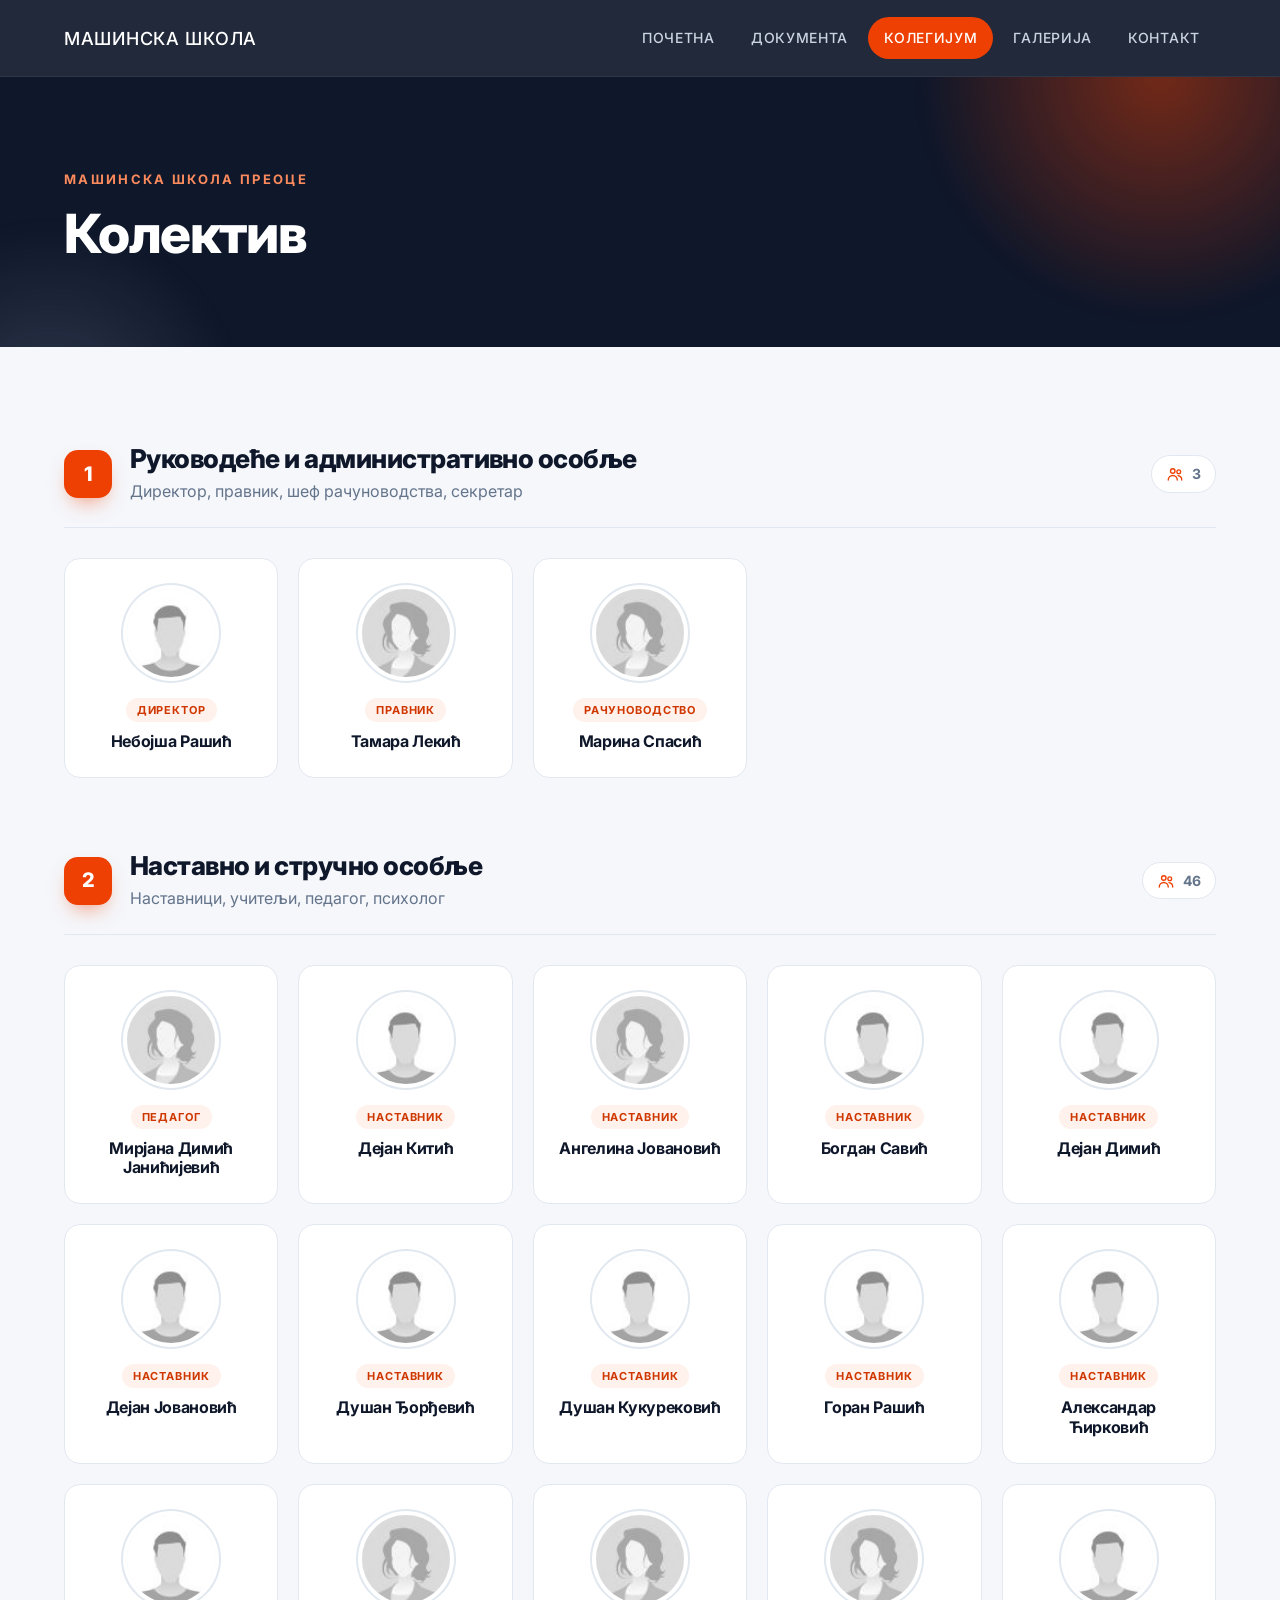
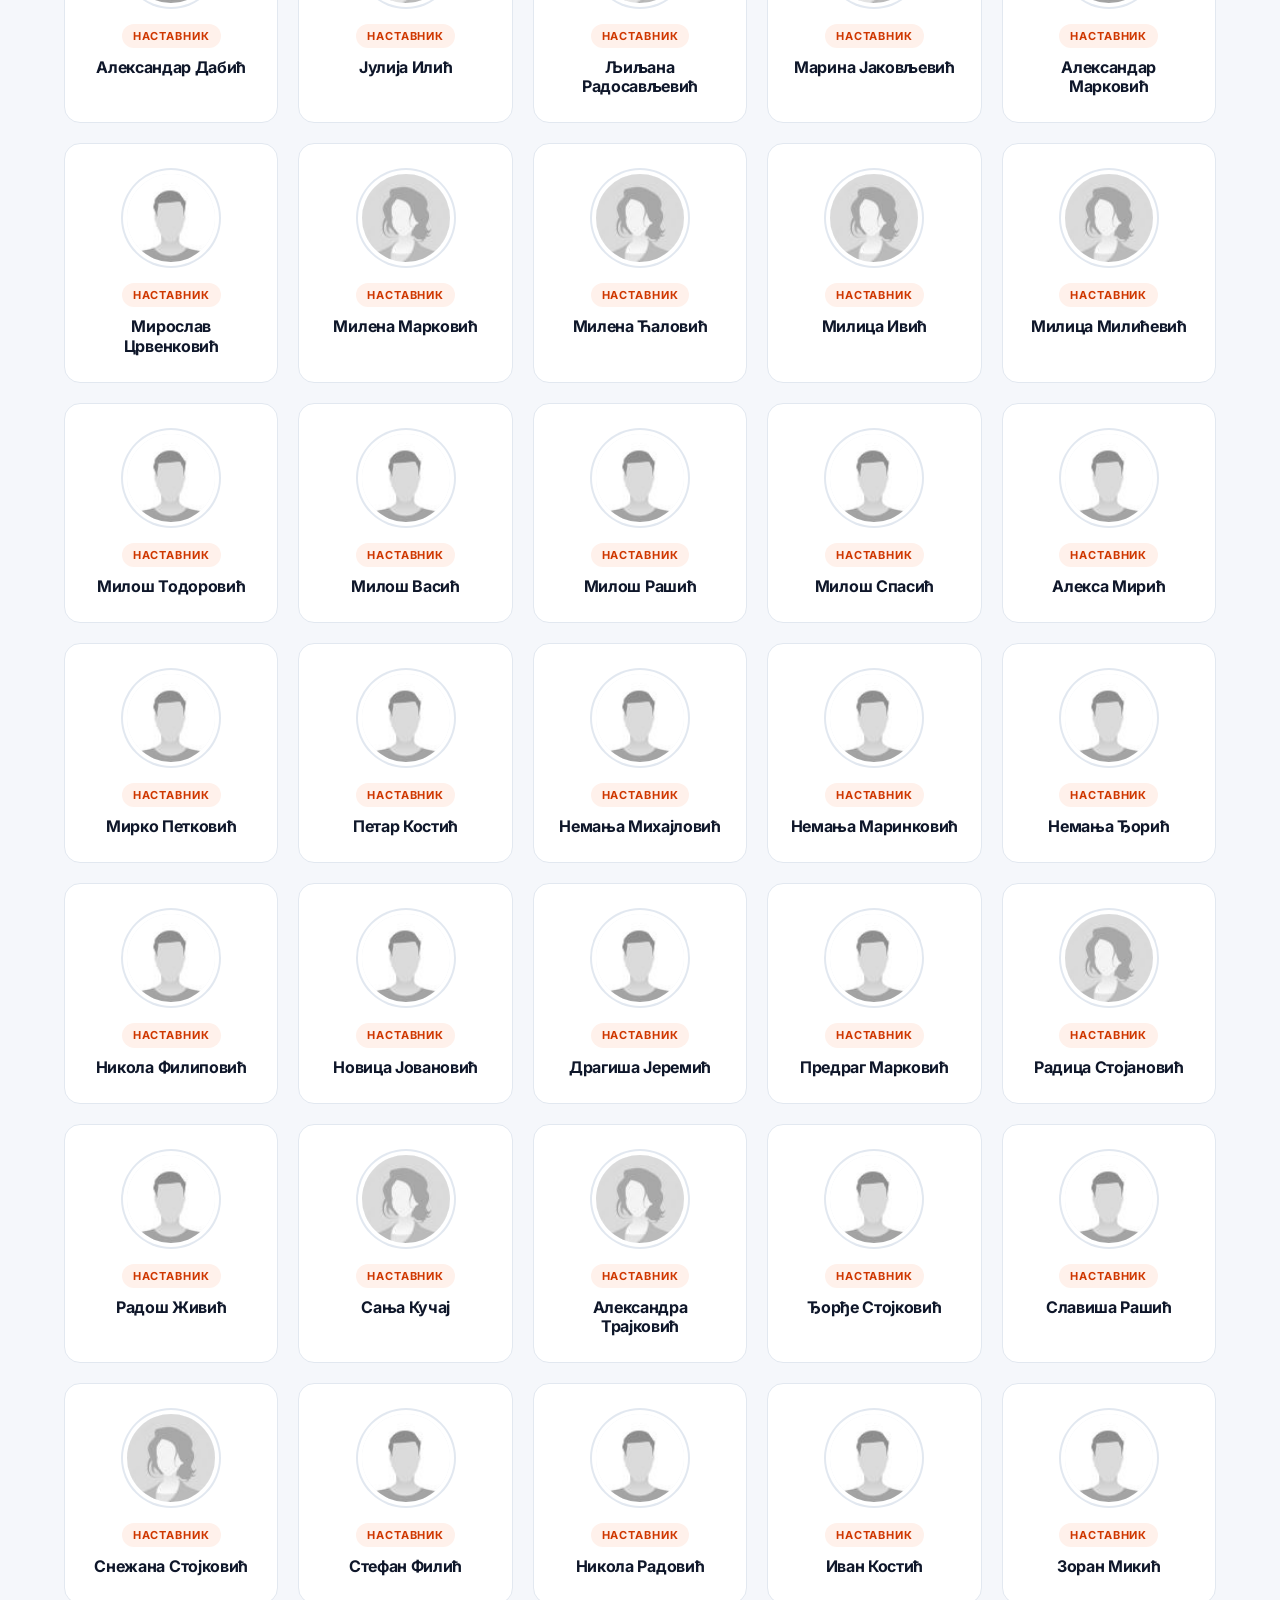
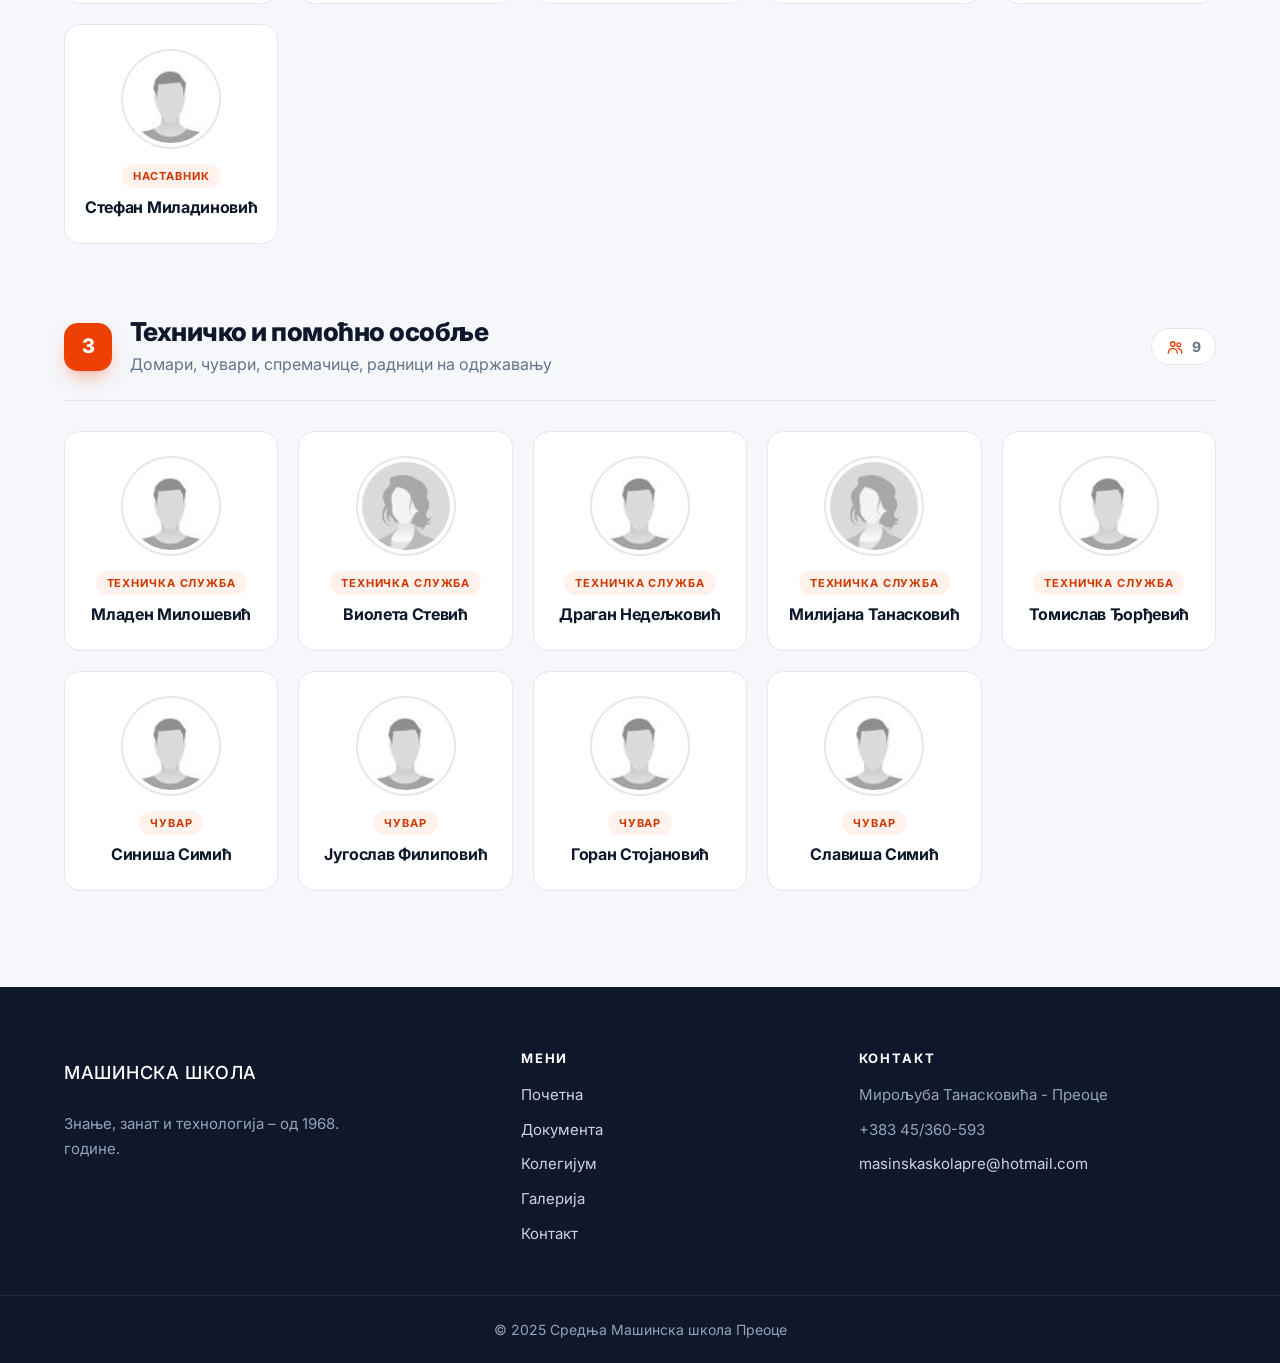
==== kolegijum.html @ b3bce42c "Sajt Masinske skole" ====
<!DOCTYPE html>
<html lang="sr">
<head>
<meta charset="utf-8">
<meta name="viewport" content="width=device-width, initial-scale=1">
<title>Колектив | Машинска школа Преоце</title>
<link rel="preconnect" href="https://fonts.googleapis.com">
<link rel="preconnect" href="https://fonts.gstatic.com" crossorigin>
<link href="https://fonts.googleapis.com/css2?family=Inter:wght@400;500;600;700;800&display=swap" rel="stylesheet">
<link rel="stylesheet" href="css/style.css">
<script>document.documentElement.classList.add('js');</script>
<script src="js/main.js" defer></script>
</head>
<body>
<header class="site-header">
  <div class="container">
    <a href="index.html" class="logo">Машинска школа</a>
    <button class="nav-toggle" type="button" aria-label="Мени" aria-expanded="false"><span></span><span></span><span></span></button>
    <nav class="site-nav">
      <ul class="menu">
        <li><a href="home.html">Почетна</a></li>
        <li><a href="dokumenta.html">Документа</a></li>
        <li class="active"><a href="kolegijum.html">Колегијум</a></li>
        <li><a href="galerija.html">Галерија</a></li>
        <li><a href="contacts.html">Контакт</a></li>
      </ul>
    </nav>
  </div>
</header>

<main>
  <section class="page-hero">
    <div class="container">
      <span class="eyebrow">Машинска школа Преоце</span>
      <h1>Колектив</h1>
    </div>
  </section>

  <section class="section">
    <div class="container">

      <!-- 1. Руководеће и административно особље -->
      <div class="team-group">
        <div class="team-head reveal">
          <span class="num">1</span>
          <div>
            <h2>Руководеће и административно особље</h2>
            <p>Директор, правник, шеф рачуноводства, секретар</p>
          </div>
          <span class="count-pill"><svg viewBox="0 0 24 24"><circle cx="9" cy="8" r="3"/><path d="M3 20c0-3.3 2.7-6 6-6s6 2.7 6 6"/><circle cx="17" cy="9" r="2.5"/><path d="M16 14.2c2.9.4 5 2.8 5 5.8"/></svg><b class="count"></b></span>
        </div>
        <div class="team-grid">
          <div class="person"><img src="images/male.jpg" alt=""><span class="role">Директор</span><h3>Небојша Рашић</h3></div>
          <div class="person"><img src="images/female.jpg" alt=""><span class="role">Правник</span><h3>Тамара Лекић</h3></div>
          <div class="person"><img src="images/female.jpg" alt=""><span class="role">Рачуноводство</span><h3>Марина Спасић</h3></div>
        </div>
      </div>

      <!-- 2. Наставно и стручно особље -->
      <div class="team-group">
        <div class="team-head reveal">
          <span class="num">2</span>
          <div>
            <h2>Наставно и стручно особље</h2>
            <p>Наставници, учитељи, педагог, психолог</p>
          </div>
          <span class="count-pill"><svg viewBox="0 0 24 24"><circle cx="9" cy="8" r="3"/><path d="M3 20c0-3.3 2.7-6 6-6s6 2.7 6 6"/><circle cx="17" cy="9" r="2.5"/><path d="M16 14.2c2.9.4 5 2.8 5 5.8"/></svg><b class="count"></b></span>
        </div>
        <div class="team-grid">
          <div class="person"><img src="images/female.jpg" alt=""><span class="role">Педагог</span><h3>Мирјана Димић Јанићијевић</h3></div>
          <div class="person"><img src="images/male.jpg" alt=""><span class="role">Наставник</span><h3>Дејан Китић</h3></div>
          <div class="person"><img src="images/female.jpg" alt=""><span class="role">Наставник</span><h3>Ангелина Јовановић</h3></div>
          <div class="person"><img src="images/male.jpg" alt=""><span class="role">Наставник</span><h3>Богдан Савић</h3></div>
          <div class="person"><img src="images/male.jpg" alt=""><span class="role">Наставник</span><h3>Дејан Димић</h3></div>
          <div class="person"><img src="images/male.jpg" alt=""><span class="role">Наставник</span><h3>Дејан Јовановић</h3></div>
          <div class="person"><img src="images/male.jpg" alt=""><span class="role">Наставник</span><h3>Душан Ђорђевић</h3></div>
          <div class="person"><img src="images/male.jpg" alt=""><span class="role">Наставник</span><h3>Душан Кукурековић</h3></div>
          <div class="person"><img src="images/male.jpg" alt=""><span class="role">Наставник</span><h3>Горан Рашић</h3></div>
          <div class="person"><img src="images/male.jpg" alt=""><span class="role">Наставник</span><h3>Александар Ћирковић</h3></div>
          <div class="person"><img src="images/male.jpg" alt=""><span class="role">Наставник</span><h3>Александар Дабић</h3></div>
          <div class="person"><img src="images/female.jpg" alt=""><span class="role">Наставник</span><h3>Јулија Илић</h3></div>
          <div class="person"><img src="images/female.jpg" alt=""><span class="role">Наставник</span><h3>Љиљана Радосављевић</h3></div>
          <div class="person"><img src="images/female.jpg" alt=""><span class="role">Наставник</span><h3>Марина Јаковљевић</h3></div>
          <div class="person"><img src="images/male.jpg" alt=""><span class="role">Наставник</span><h3>Александар Марковић</h3></div>
          <div class="person"><img src="images/male.jpg" alt=""><span class="role">Наставник</span><h3>Мирослав Црвенковић</h3></div>
          <div class="person"><img src="images/female.jpg" alt=""><span class="role">Наставник</span><h3>Милена Марковић</h3></div>
          <div class="person"><img src="images/female.jpg" alt=""><span class="role">Наставник</span><h3>Милена Ћаловић</h3></div>
          <div class="person"><img src="images/female.jpg" alt=""><span class="role">Наставник</span><h3>Милица Ивић</h3></div>
          <div class="person"><img src="images/female.jpg" alt=""><span class="role">Наставник</span><h3>Милица Милићевић</h3></div>
          <div class="person"><img src="images/male.jpg" alt=""><span class="role">Наставник</span><h3>Милош Тодоровић</h3></div>
          <div class="person"><img src="images/male.jpg" alt=""><span class="role">Наставник</span><h3>Милош Васић</h3></div>
          <div class="person"><img src="images/male.jpg" alt=""><span class="role">Наставник</span><h3>Милош Рашић</h3></div>
          <div class="person"><img src="images/male.jpg" alt=""><span class="role">Наставник</span><h3>Милош Спасић</h3></div>
          <div class="person"><img src="images/male.jpg" alt=""><span class="role">Наставник</span><h3>Алекса Мирић</h3></div>
          <div class="person"><img src="images/male.jpg" alt=""><span class="role">Наставник</span><h3>Мирко Петковић</h3></div>
          <div class="person"><img src="images/male.jpg" alt=""><span class="role">Наставник</span><h3>Петар Костић</h3></div>
          <div class="person"><img src="images/male.jpg" alt=""><span class="role">Наставник</span><h3>Немања Михајловић</h3></div>
          <div class="person"><img src="images/male.jpg" alt=""><span class="role">Наставник</span><h3>Немања Маринковић</h3></div>
          <div class="person"><img src="images/male.jpg" alt=""><span class="role">Наставник</span><h3>Немања Ђорић</h3></div>
          <div class="person"><img src="images/male.jpg" alt=""><span class="role">Наставник</span><h3>Никола Филиповић</h3></div>
          <div class="person"><img src="images/male.jpg" alt=""><span class="role">Наставник</span><h3>Новица Јовановић</h3></div>
          <div class="person"><img src="images/male.jpg" alt=""><span class="role">Наставник</span><h3>Драгиша Јеремић</h3></div>
          <div class="person"><img src="images/male.jpg" alt=""><span class="role">Наставник</span><h3>Предраг Марковић</h3></div>
          <div class="person"><img src="images/female.jpg" alt=""><span class="role">Наставник</span><h3>Радица Стојановић</h3></div>
          <div class="person"><img src="images/male.jpg" alt=""><span class="role">Наставник</span><h3>Радош Живић</h3></div>
          <div class="person"><img src="images/female.jpg" alt=""><span class="role">Наставник</span><h3>Сања Кучај</h3></div>
          <div class="person"><img src="images/female.jpg" alt=""><span class="role">Наставник</span><h3>Александра Трајковић</h3></div>
          <div class="person"><img src="images/male.jpg" alt=""><span class="role">Наставник</span><h3>Ђорђе Стојковић</h3></div>
          <div class="person"><img src="images/male.jpg" alt=""><span class="role">Наставник</span><h3>Славиша Рашић</h3></div>
          <div class="person"><img src="images/female.jpg" alt=""><span class="role">Наставник</span><h3>Снежана Стојковић</h3></div>
          <div class="person"><img src="images/male.jpg" alt=""><span class="role">Наставник</span><h3>Стефан Филић</h3></div>
          <div class="person"><img src="images/male.jpg" alt=""><span class="role">Наставник</span><h3>Никола Радовић</h3></div>
          <div class="person"><img src="images/male.jpg" alt=""><span class="role">Наставник</span><h3>Иван Костић</h3></div>
          <div class="person"><img src="images/male.jpg" alt=""><span class="role">Наставник</span><h3>Зоран Микић</h3></div>
          <div class="person"><img src="images/male.jpg" alt=""><span class="role">Наставник</span><h3>Стефан Миладиновић</h3></div>
        </div>
      </div>

      <!-- 3. Техничко и помоћно особље -->
      <div class="team-group">
        <div class="team-head reveal">
          <span class="num">3</span>
          <div>
            <h2>Техничко и помоћно особље</h2>
            <p>Домари, чувари, спремачице, радници на одржавању</p>
          </div>
          <span class="count-pill"><svg viewBox="0 0 24 24"><circle cx="9" cy="8" r="3"/><path d="M3 20c0-3.3 2.7-6 6-6s6 2.7 6 6"/><circle cx="17" cy="9" r="2.5"/><path d="M16 14.2c2.9.4 5 2.8 5 5.8"/></svg><b class="count"></b></span>
        </div>
        <div class="team-grid">
          <div class="person"><img src="images/male.jpg" alt=""><span class="role">Техничка служба</span><h3>Младен Милошевић</h3></div>
          <div class="person"><img src="images/female.jpg" alt=""><span class="role">Техничка служба</span><h3>Виолета Стевић</h3></div>
          <div class="person"><img src="images/male.jpg" alt=""><span class="role">Техничка служба</span><h3>Драган Недељковић</h3></div>
          <div class="person"><img src="images/female.jpg" alt=""><span class="role">Техничка служба</span><h3>Милијана Танасковић</h3></div>
          <div class="person"><img src="images/male.jpg" alt=""><span class="role">Техничка служба</span><h3>Томислав Ђорђевић</h3></div>
          <div class="person"><img src="images/male.jpg" alt=""><span class="role">Чувар</span><h3>Синиша Симић</h3></div>
          <div class="person"><img src="images/male.jpg" alt=""><span class="role">Чувар</span><h3>Југослав Филиповић</h3></div>
          <div class="person"><img src="images/male.jpg" alt=""><span class="role">Чувар</span><h3>Горан Стојановић</h3></div>
          <div class="person"><img src="images/male.jpg" alt=""><span class="role">Чувар</span><h3>Славиша Симић</h3></div>
        </div>
      </div>

    </div>
  </section>
</main>

<footer class="site-footer">
  <div class="container footer-grid">
    <div>
      <a href="index.html" class="logo">Машинска школа</a>
      <p>Знање, занат и технологија – од 1968. године.</p>
    </div>
    <div>
      <h4>Мени</h4>
      <ul>
        <li><a href="home.html">Почетна</a></li>
        <li><a href="dokumenta.html">Документа</a></li>
        <li><a href="kolegijum.html">Колегијум</a></li>
        <li><a href="galerija.html">Галерија</a></li>
        <li><a href="contacts.html">Контакт</a></li>
      </ul>
    </div>
    <div>
      <h4>Контакт</h4>
      <ul>
        <li>Мирољуба Танасковића - Преоце</li>
        <li>+383 45/360-593</li>
        <li><a href="mailto:masinskaskolapre@hotmail.com">masinskaskolapre@hotmail.com</a></li>
      </ul>
    </div>
  </div>
  <div class="footer-bottom">
    <div class="container">&copy; 2025 Средња Машинска школа Преоце</div>
  </div>
</footer>
</body>
</html>
---- css/style.css ----
/* =========================================================================
   Машинска школа Преоце – глобални стилови
   ========================================================================= */

:root {
  --accent: #ee4003;
  --accent-600: #cf3700;
  --accent-50: #fff1eb;
  --ink: #0f172a;
  --ink-2: #1e293b;
  --text: #334155;
  --muted: #64748b;
  --line: #e2e8f0;
  --bg: #f5f7fb;
  --band: #edf0f6;
  --surface: #fff;

  --radius: 16px;
  --radius-sm: 12px;
  --shadow-sm: 0 1px 2px rgba(15, 23, 42, 0.05), 0 2px 8px rgba(15, 23, 42, 0.04);
  --shadow: 0 18px 40px -18px rgba(15, 23, 42, 0.25);
  --shadow-lg: 0 30px 60px -24px rgba(15, 23, 42, 0.4);

  --container: 1200px;
  --header-h: 76px;
  --ease: cubic-bezier(0.22, 1, 0.36, 1);
}

/* ---------- reset ---------- */
*, *::before, *::after { box-sizing: border-box; }
html { scroll-behavior: smooth; -webkit-text-size-adjust: 100%; scroll-padding-top: var(--header-h); }
body {
  margin: 0;
  min-height: 100vh;
  display: flex;
  flex-direction: column;
  font-family: 'Inter', system-ui, -apple-system, 'Segoe UI', Roboto, sans-serif;
  font-size: 16px;
  line-height: 1.65;
  color: var(--text);
  background: var(--bg);
  -webkit-font-smoothing: antialiased;
}
main { flex: 1; }
h1, h2, h3, h4, p, ul, ol, figure, fieldset { margin: 0; padding: 0; }
fieldset { border: 0; }
ul { list-style: none; }
img { max-width: 100%; display: block; }
a { color: var(--accent); text-decoration: none; }
button, input, textarea { font: inherit; }
h1, h2, h3, h4 { color: var(--ink); line-height: 1.2; letter-spacing: -0.02em; }
:focus-visible { outline: 3px solid rgba(238, 64, 3, 0.45); outline-offset: 3px; }

.container {
  width: 100%;
  max-width: var(--container);
  margin: 0 auto;
  padding: 0 24px;
}

/* ---------- header ---------- */
.site-header {
  position: sticky;
  top: 0;
  z-index: 100;
  background: rgba(15, 23, 42, 0.92);
  -webkit-backdrop-filter: saturate(180%) blur(14px);
  backdrop-filter: saturate(180%) blur(14px);
  border-bottom: 1px solid rgba(255, 255, 255, 0.06);
  transition: box-shadow 0.3s ease;
}
.site-header.is-scrolled { box-shadow: 0 10px 30px -10px rgba(0, 0, 0, 0.45); }
.site-header .container {
  display: flex;
  align-items: center;
  justify-content: space-between;
  height: var(--header-h);
}
.logo {
  display: block;
  flex-shrink: 0;
  width: 230px;
  height: 43px;
  line-height: 43px;
  color: #fff;
  font-size: 18px;
  font-weight: 500;
  letter-spacing: 0.04em;
  text-transform: uppercase;
  white-space: nowrap;
  overflow: hidden;
}
.menu { display: flex; gap: 4px; }
.menu a {
  display: block;
  padding: 9px 16px;
  border-radius: 999px;
  color: #cbd5e1;
  font-size: 14px;
  font-weight: 500;
  letter-spacing: 0.05em;
  text-transform: uppercase;
  transition: color 0.2s ease, background 0.2s ease;
}
.menu a:hover { color: #fff; background: rgba(255, 255, 255, 0.08); }
.menu .active a { color: #fff; background: var(--accent); }

.nav-toggle {
  display: none;
  width: 44px;
  height: 44px;
  border: 0;
  border-radius: 12px;
  background: rgba(255, 255, 255, 0.08);
  cursor: pointer;
  align-items: center;
  justify-content: center;
  flex-direction: column;
  gap: 5px;
}
.nav-toggle span {
  display: block;
  width: 20px;
  height: 2px;
  border-radius: 2px;
  background: #fff;
  transition: transform 0.3s ease, opacity 0.3s ease;
}
.nav-open .nav-toggle span:nth-child(1) { transform: translateY(7px) rotate(45deg); }
.nav-open .nav-toggle span:nth-child(2) { opacity: 0; }
.nav-open .nav-toggle span:nth-child(3) { transform: translateY(-7px) rotate(-45deg); }

@media (max-width: 860px) {
  .logo { width: 190px; height: 36px; line-height: 36px; font-size: 15px; }
  .nav-toggle { display: flex; }
  .site-nav {
    position: absolute;
    top: 100%;
    left: 0;
    right: 0;
    padding: 12px 24px 24px;
    background: var(--ink);
    border-bottom: 1px solid rgba(255, 255, 255, 0.06);
    display: none;
  }
  .nav-open .site-nav { display: block; animation: fadeDown 0.25s var(--ease); }
  .menu { flex-direction: column; }
  .menu a { padding: 13px 16px; border-radius: var(--radius-sm); }
}

/* ---------- buttons ---------- */
.btn {
  display: inline-flex;
  align-items: center;
  gap: 10px;
  padding: 14px 26px;
  border: 1px solid transparent;
  border-radius: 999px;
  background: var(--accent);
  color: #fff;
  font-size: 15px;
  font-weight: 600;
  line-height: 1.2;
  cursor: pointer;
  white-space: nowrap;
  box-shadow: 0 10px 22px -10px rgba(238, 64, 3, 0.7);
  transition: transform 0.2s ease, background 0.2s ease, box-shadow 0.2s ease, border-color 0.2s ease;
}
.btn:hover { background: var(--accent-600); transform: translateY(-2px); }
.btn svg { width: 18px; height: 18px; fill: none; stroke: currentColor; stroke-width: 2; stroke-linecap: round; stroke-linejoin: round; }
.btn-light { background: #fff; color: var(--ink); border-color: var(--line); box-shadow: var(--shadow-sm); }
.btn-light:hover { background: #fff; border-color: var(--ink); }
.btn-ghost { background: rgba(255, 255, 255, 0.1); color: #fff; border-color: rgba(255, 255, 255, 0.25); box-shadow: none; }
.btn-ghost:hover { background: rgba(255, 255, 255, 0.18); }
.btn-dark { background: var(--ink); box-shadow: none; }
.btn-dark:hover { background: var(--ink-2); }
.btn-sm { padding: 10px 18px; font-size: 14px; }

/* ---------- hero slider ---------- */
.hero {
  position: relative;
  height: clamp(460px, 74vh, 680px);
  overflow: hidden;
  background: var(--ink);
  color: #fff;
}
.hero-slide {
  position: absolute;
  inset: 0;
  opacity: 0;
  visibility: hidden;
  transition: opacity 1.1s ease, visibility 1.1s ease;
}
.hero-slide.is-active { opacity: 1; visibility: visible; }
.hero-slide > img {
  position: absolute;
  inset: 0;
  width: 100%;
  height: 100%;
  object-fit: cover;
  transform: scale(1.1);
  transition: transform 8s ease-out;
}
.hero-slide.is-active > img { transform: scale(1); }
.hero-slide::after {
  content: "";
  position: absolute;
  inset: 0;
  background:
    linear-gradient(90deg, rgba(15, 23, 42, 0.92) 0%, rgba(15, 23, 42, 0.7) 45%, rgba(15, 23, 42, 0.2) 100%),
    linear-gradient(0deg, rgba(15, 23, 42, 0.6) 0%, transparent 40%);
}
.hero-content {
  position: relative;
  z-index: 2;
  height: 100%;
  display: flex;
  align-items: center;
}
.hero-text { max-width: 640px; padding-bottom: 40px; }
.hero h2 {
  color: #fff;
  font-size: clamp(34px, 5.2vw, 60px);
  font-weight: 800;
  letter-spacing: -0.03em;
}
.hero h2::before {
  content: "";
  display: block;
  width: 56px;
  height: 4px;
  margin-bottom: 22px;
  border-radius: 4px;
  background: var(--accent);
}
.hero p { margin-top: 18px; color: #cbd5e1; font-size: clamp(16px, 1.6vw, 19px); line-height: 1.7; }
.hero .btn { margin-top: 30px; }
.hero-slide.is-active .hero-text > * { animation: heroUp 0.9s var(--ease) both; }
.hero-slide.is-active .hero-text > *:nth-child(2) { animation-delay: 0.12s; }
.hero-slide.is-active .hero-text > *:nth-child(3) { animation-delay: 0.24s; }

.hero-controls {
  position: absolute;
  left: 0;
  right: 0;
  bottom: 32px;
  z-index: 3;
}
.hero-controls .container { display: flex; align-items: center; justify-content: space-between; }
.hero-dots { display: flex; gap: 8px; }
.hero-dots button {
  width: 10px;
  height: 10px;
  padding: 0;
  border: 0;
  border-radius: 999px;
  background: rgba(255, 255, 255, 0.35);
  cursor: pointer;
  transition: width 0.4s var(--ease), background 0.3s ease;
}
.hero-dots button.is-active { width: 34px; background: var(--accent); }
.hero-arrows { display: flex; gap: 10px; }
.hero-arrows button {
  width: 48px;
  height: 48px;
  border: 1px solid rgba(255, 255, 255, 0.25);
  border-radius: 50%;
  background: rgba(255, 255, 255, 0.08);
  color: #fff;
  cursor: pointer;
  display: grid;
  place-items: center;
  transition: background 0.2s ease, border-color 0.2s ease;
}
.hero-arrows button:hover { background: var(--accent); border-color: var(--accent); }
.hero-arrows svg { width: 20px; height: 20px; fill: none; stroke: currentColor; stroke-width: 2; stroke-linecap: round; stroke-linejoin: round; }

/* ---------- page hero (podstranice) ---------- */
.page-hero {
  position: relative;
  overflow: hidden;
  padding: 88px 0 80px;
  background: var(--ink);
  color: #cbd5e1;
}
.page-hero::before,
.page-hero::after {
  content: "";
  position: absolute;
  border-radius: 50%;
  filter: blur(10px);
}
.page-hero::before {
  width: 520px;
  height: 520px;
  right: -140px;
  top: -260px;
  background: radial-gradient(circle, rgba(238, 64, 3, 0.45), transparent 65%);
}
.page-hero::after {
  width: 420px;
  height: 420px;
  left: -160px;
  bottom: -280px;
  background: radial-gradient(circle, rgba(148, 163, 184, 0.25), transparent 65%);
}
.page-hero .container { position: relative; z-index: 1; }
.page-hero h1 { color: #fff; font-size: clamp(34px, 4.6vw, 54px); font-weight: 800; letter-spacing: -0.03em; }
.page-hero p { max-width: 660px; margin-top: 16px; font-size: 18px; }
.page-hero .eyebrow { color: #fb8a5c; }

/* ---------- sekcije ---------- */
.section { padding: 96px 0; }
.section-sm { padding: 64px 0; }
.section-white { background: var(--surface); }
.section-band { background: var(--band); }
.section-head { max-width: 740px; margin: 0 auto 52px; text-align: center; }
.section-head h2 { font-size: clamp(28px, 3.4vw, 42px); font-weight: 800; }
.section-head p { margin-top: 16px; color: var(--muted); font-size: 18px; }
.section-foot { margin-top: 44px; text-align: center; }
.eyebrow {
  display: inline-block;
  margin-bottom: 12px;
  color: var(--accent);
  font-size: 13px;
  font-weight: 700;
  letter-spacing: 0.18em;
  text-transform: uppercase;
}

/* ---------- grid ---------- */
.grid { display: grid; gap: 24px; }
.grid-2 { grid-template-columns: repeat(2, 1fr); }
.grid-3 { grid-template-columns: repeat(3, 1fr); }
.grid-4 { grid-template-columns: repeat(4, 1fr); }
@media (max-width: 960px) {
  .grid-3, .grid-4 { grid-template-columns: repeat(2, 1fr); }
}
@media (max-width: 620px) {
  .grid-2, .grid-3, .grid-4 { grid-template-columns: 1fr; }
}

/* ---------- kartice ---------- */
.card {
  position: relative;
  display: flex;
  flex-direction: column;
  background: var(--surface);
  border: 1px solid var(--line);
  border-radius: var(--radius);
  box-shadow: var(--shadow-sm);
  overflow: hidden;
  transition: transform 0.35s var(--ease), box-shadow 0.35s var(--ease), border-color 0.35s ease;
}
.card-hover:hover { transform: translateY(-6px); box-shadow: var(--shadow); border-color: transparent; }
.card-media { position: relative; aspect-ratio: 3 / 2; overflow: hidden; background: var(--band); }
.card-media img { width: 100%; height: 100%; object-fit: cover; transition: transform 0.7s var(--ease); }
.card-hover:hover .card-media img { transform: scale(1.06); }
.card-body { display: flex; flex-direction: column; flex: 1; padding: 24px 26px 28px; }
.card-body h3 { font-size: 20px; font-weight: 700; }
.card-body p { margin-top: 10px; color: var(--muted); font-size: 15px; }
.card-actions { margin-top: auto; padding-top: 22px; }
.tag {
  display: inline-block;
  align-self: flex-start;
  margin-bottom: 12px;
  padding: 4px 12px;
  border-radius: 999px;
  background: var(--accent-50);
  color: var(--accent-600);
  font-size: 12px;
  font-weight: 700;
  letter-spacing: 0.06em;
  text-transform: uppercase;
}
.file-badge {
  position: absolute;
  top: 14px;
  left: 14px;
  padding: 4px 10px;
  border-radius: 8px;
  background: rgba(15, 23, 42, 0.8);
  color: #fff;
  font-size: 11px;
  font-weight: 700;
  letter-spacing: 0.08em;
  -webkit-backdrop-filter: blur(6px);
  backdrop-filter: blur(6px);
}

/* ---------- brojke (pocetna) ---------- */
.stats-row { display: grid; grid-template-columns: repeat(4, 1fr); gap: 20px; }
.stat-box {
  padding: 32px 24px;
  border: 1px solid var(--line);
  border-radius: var(--radius);
  background: var(--surface);
  box-shadow: var(--shadow-sm);
  text-align: center;
  transition: transform 0.35s var(--ease), box-shadow 0.35s var(--ease);
}
.stat-box:hover { transform: translateY(-4px); box-shadow: var(--shadow); }
.stat-box strong {
  display: block;
  color: var(--accent);
  font-size: 46px;
  font-weight: 800;
  line-height: 1;
  letter-spacing: -0.03em;
}
.stat-box span {
  display: block;
  margin-top: 12px;
  color: var(--muted);
  font-size: 13px;
  font-weight: 600;
  letter-spacing: 0.08em;
  text-transform: uppercase;
}
@media (max-width: 760px) { .stats-row { grid-template-columns: repeat(2, 1fr); } }

/* ---------- prednosti ---------- */
.feature {
  padding: 34px 28px;
  border: 1px solid var(--line);
  border-radius: var(--radius);
  background: var(--surface);
  transition: transform 0.35s var(--ease), box-shadow 0.35s var(--ease), border-color 0.35s ease;
}
.feature:hover { transform: translateY(-6px); box-shadow: var(--shadow); border-color: transparent; }
.feature .icon {
  width: 58px;
  height: 58px;
  border-radius: 16px;
  background: var(--accent-50);
  display: grid;
  place-items: center;
  transition: background 0.3s ease;
}
.feature .icon svg {
  width: 28px;
  height: 28px;
  fill: none;
  stroke: var(--accent);
  stroke-width: 1.8;
  stroke-linecap: round;
  stroke-linejoin: round;
  transition: stroke 0.3s ease;
}
.feature:hover .icon { background: var(--accent); }
.feature:hover .icon svg { stroke: #fff; }
.feature h3 { margin-top: 22px; font-size: 18px; font-weight: 700; }
.feature p { margin-top: 8px; color: var(--muted); font-size: 15px; }

/* ---------- foto plocice ---------- */
.tile {
  position: relative;
  display: block;
  aspect-ratio: 4 / 3;
  border-radius: var(--radius);
  overflow: hidden;
  background: var(--ink);
}
.tile img { width: 100%; height: 100%; object-fit: cover; transition: transform 0.7s var(--ease), opacity 0.4s ease; }
.tile:hover img { transform: scale(1.07); opacity: 0.85; }
.tile span {
  position: absolute;
  left: 0;
  right: 0;
  bottom: 0;
  display: flex;
  align-items: center;
  justify-content: space-between;
  padding: 50px 22px 18px;
  background: linear-gradient(transparent, rgba(15, 23, 42, 0.85));
  color: #fff;
  font-weight: 600;
  font-size: 17px;
}
.tile span::after {
  content: "→";
  transform: translateX(-6px);
  opacity: 0;
  transition: transform 0.3s ease, opacity 0.3s ease;
}
.tile:hover span::after { transform: translateX(0); opacity: 1; }

/* ---------- poziv (CTA) ---------- */
.cta {
  position: relative;
  overflow: hidden;
  display: flex;
  align-items: center;
  justify-content: space-between;
  gap: 32px;
  padding: 60px 64px;
  border-radius: 28px;
  background: linear-gradient(135deg, var(--ink) 0%, var(--ink-2) 100%);
  color: #cbd5e1;
}
.cta::before {
  content: "";
  position: absolute;
  width: 420px;
  height: 420px;
  right: -120px;
  top: -200px;
  border-radius: 50%;
  background: radial-gradient(circle, rgba(238, 64, 3, 0.5), transparent 65%);
}
.cta > * { position: relative; }
.cta h2 { color: #fff; font-size: clamp(24px, 3vw, 34px); font-weight: 800; }
.cta p { margin-top: 10px; font-size: 17px; }
@media (max-width: 760px) {
  .cta { flex-direction: column; align-items: flex-start; padding: 40px 28px; }
}

/* ---------- saradnici ---------- */
.partners-band { padding: 72px 0; background: var(--band); text-align: center; }
.partners-band h2 { font-size: clamp(24px, 3vw, 32px); font-weight: 800; }
.partners-band img { margin: 28px auto 0; width: 100%; max-width: 760px; height: auto; }

/* ---------- skolski prostor ---------- */
.split { display: grid; grid-template-columns: 1.15fr 1fr; gap: 32px; align-items: start; }
.prose-card { padding: 40px 42px; }
.prose-card h3 { font-size: 24px; font-weight: 800; }
.prose-card p { margin-top: 16px; color: var(--text); line-height: 1.75; }
.space-stats { display: grid; grid-template-columns: 1fr 1fr; gap: 16px; }
.space-stats .stats-title {
  grid-column: span 2;
  color: var(--muted);
  font-size: 13px;
  font-weight: 700;
  letter-spacing: 0.1em;
  text-transform: uppercase;
}
.space-stat {
  padding: 24px 22px;
  border: 1px solid var(--line);
  border-radius: var(--radius);
  background: var(--surface);
  box-shadow: var(--shadow-sm);
  transition: transform 0.35s var(--ease), box-shadow 0.35s var(--ease);
}
.space-stat:hover { transform: translateY(-4px); box-shadow: var(--shadow); }
.space-stat strong { display: block; color: var(--accent); font-size: 42px; font-weight: 800; line-height: 1; letter-spacing: -0.03em; }
.space-stat span { display: block; margin-top: 10px; color: var(--muted); font-size: 14px; line-height: 1.45; }
.space-stat.dark { grid-column: span 2; background: var(--ink); border-color: var(--ink); }
.space-stat.dark strong { color: #fff; font-size: 20px; line-height: 1.3; letter-spacing: -0.01em; }
.space-stat.dark span { color: #94a3b8; }
@media (max-width: 900px) {
  .split { grid-template-columns: 1fr; }
  .prose-card { padding: 30px 26px; }
}

/* ---------- vremenska linija ---------- */
.timeline { position: relative; max-width: 820px; margin: 0 auto; }
.timeline::before {
  content: "";
  position: absolute;
  top: 0;
  bottom: 0;
  left: 50%;
  width: 2px;
  margin-left: -1px;
  background: linear-gradient(var(--accent), var(--line));
}
.tl-item { position: relative; width: 50%; padding: 0 44px 28px 0; text-align: right; }
.tl-item:nth-child(even) { margin-left: 50%; padding: 0 0 28px 44px; text-align: left; }
.tl-item::after {
  content: "";
  position: absolute;
  top: 26px;
  right: -8px;
  width: 16px;
  height: 16px;
  border-radius: 50%;
  background: var(--accent);
  box-shadow: 0 0 0 5px var(--accent-50);
}
.tl-item:nth-child(even)::after { right: auto; left: -8px; }
.tl-item .card { padding: 22px 26px; }
.tl-item .year {
  display: inline-block;
  padding: 3px 12px;
  border-radius: 999px;
  background: var(--ink);
  color: #fff;
  font-size: 13px;
  font-weight: 700;
  letter-spacing: 0.04em;
}
.tl-item p { margin-top: 10px; color: var(--text); }
@media (max-width: 700px) {
  .timeline::before { left: 8px; }
  .tl-item, .tl-item:nth-child(even) { width: 100%; margin-left: 0; padding: 0 0 22px 40px; text-align: left; }
  .tl-item::after, .tl-item:nth-child(even)::after { left: 0; right: auto; }
}

/* ---------- kolektiv ---------- */
.team-group + .team-group { margin-top: 72px; }
.team-head {
  display: flex;
  align-items: center;
  gap: 18px;
  padding-bottom: 22px;
  margin-bottom: 30px;
  border-bottom: 1px solid var(--line);
}
.team-head .num {
  flex: 0 0 48px;
  height: 48px;
  border-radius: 14px;
  background: var(--accent);
  color: #fff;
  font-size: 20px;
  font-weight: 800;
  display: grid;
  place-items: center;
  box-shadow: 0 10px 22px -10px rgba(238, 64, 3, 0.7);
}
.team-head h2 { font-size: clamp(20px, 2.4vw, 26px); font-weight: 800; }
.team-head p { margin-top: 4px; color: var(--muted); }
.team-head .count-pill {
  margin-left: auto;
  display: inline-flex;
  align-items: center;
  gap: 8px;
  padding: 6px 14px;
  border-radius: 999px;
  background: var(--surface);
  border: 1px solid var(--line);
  color: var(--muted);
  font-size: 14px;
  font-weight: 600;
  white-space: nowrap;
}
.team-head .count-pill svg { width: 18px; height: 18px; fill: none; stroke: var(--accent); stroke-width: 1.8; stroke-linecap: round; stroke-linejoin: round; }
.team-grid { display: grid; grid-template-columns: repeat(auto-fill, minmax(210px, 1fr)); gap: 20px; }
.person {
  padding: 30px 20px 26px;
  border: 1px solid var(--line);
  border-radius: var(--radius);
  background: var(--surface);
  text-align: center;
  transition: transform 0.35s var(--ease), box-shadow 0.35s var(--ease), border-color 0.35s ease;
}
.person:hover { transform: translateY(-5px); box-shadow: var(--shadow); border-color: transparent; }
.person img {
  width: 88px;
  height: 88px;
  margin: 0 auto 18px;
  border-radius: 50%;
  object-fit: cover;
  box-shadow: 0 0 0 4px #fff, 0 0 0 6px var(--line);
  transition: box-shadow 0.35s ease;
}
.person:hover img { box-shadow: 0 0 0 4px #fff, 0 0 0 6px var(--accent); }
.person .role {
  display: inline-block;
  padding: 3px 11px;
  border-radius: 999px;
  background: var(--accent-50);
  color: var(--accent-600);
  font-size: 11px;
  font-weight: 700;
  letter-spacing: 0.08em;
  text-transform: uppercase;
}
.person h3 { margin-top: 10px; font-size: 16px; font-weight: 700; }
@media (max-width: 620px) {
  .team-head { flex-wrap: wrap; }
  .team-head .count-pill { margin-left: 66px; }
  .team-grid { grid-template-columns: repeat(2, 1fr); gap: 14px; }
  .person { padding: 22px 12px 20px; }
  .person img { width: 72px; height: 72px; }
}

/* ---------- kontakt ---------- */
.contact-grid { display: grid; grid-template-columns: 1fr 1.25fr; gap: 28px; align-items: stretch; }
.info-card {
  position: relative;
  overflow: hidden;
  padding: 40px 38px;
  border-radius: var(--radius);
  background: linear-gradient(160deg, var(--ink) 0%, var(--ink-2) 100%);
  color: #cbd5e1;
}
.info-card::before {
  content: "";
  position: absolute;
  width: 320px;
  height: 320px;
  right: -140px;
  bottom: -160px;
  border-radius: 50%;
  background: radial-gradient(circle, rgba(238, 64, 3, 0.45), transparent 65%);
}
.info-card > * { position: relative; }
.info-card h2 { color: #fff; font-size: 26px; font-weight: 800; }
.info-list { margin-top: 28px; display: grid; gap: 20px; }
.info-list li { display: flex; gap: 16px; align-items: flex-start; }
.info-list .ico {
  flex: 0 0 42px;
  height: 42px;
  border-radius: 12px;
  background: rgba(255, 255, 255, 0.08);
  display: grid;
  place-items: center;
}
.info-list .ico svg { width: 20px; height: 20px; fill: none; stroke: #fb8a5c; stroke-width: 1.8; stroke-linecap: round; stroke-linejoin: round; }
.info-list small {
  display: block;
  color: #94a3b8;
  font-size: 12px;
  font-weight: 600;
  letter-spacing: 0.08em;
  text-transform: uppercase;
}
.info-list span, .info-list a { color: #fff; font-weight: 500; }
.info-list a:hover { color: #fb8a5c; }

.form-card { padding: 40px 38px; }
.form-card h2 { font-size: 26px; font-weight: 800; }
.form-grid { margin-top: 26px; display: grid; grid-template-columns: 1fr 1fr; gap: 16px; }
.form-grid .full { grid-column: span 2; }
.field {
  width: 100%;
  padding: 14px 16px;
  border: 1px solid var(--line);
  border-radius: var(--radius-sm);
  background: #f8fafc;
  color: var(--ink);
  outline: none;
  transition: border-color 0.2s ease, box-shadow 0.2s ease, background 0.2s ease;
}
.field::placeholder { color: #94a3b8; }
.field:focus { border-color: var(--accent); background: #fff; box-shadow: 0 0 0 4px rgba(238, 64, 3, 0.12); }
.field:focus::placeholder { color: transparent; }
textarea.field { min-height: 160px; resize: vertical; }
.form-actions { margin-top: 20px; display: flex; gap: 12px; justify-content: flex-end; }

.map-card { margin-top: 28px; }
.map-card .map-head { display: flex; align-items: center; justify-content: space-between; padding: 22px 28px; }
.map-card h2 { font-size: 22px; font-weight: 800; }
.map-card iframe { display: block; width: 100%; height: 420px; border: 0; }
@media (max-width: 900px) {
  .contact-grid { grid-template-columns: 1fr; }
}
@media (max-width: 560px) {
  .info-card, .form-card { padding: 30px 24px; }
  .form-grid { grid-template-columns: 1fr; }
  .form-grid .full { grid-column: auto; }
  .form-actions { justify-content: stretch; }
  .form-actions .btn { flex: 1; justify-content: center; }
}

/* ---------- galerija ---------- */
.gallery-filters { margin-bottom: 34px; text-align: center; }
.gallery-filters .bar {
  display: inline-flex;
  max-width: 100%;
  overflow-x: auto;
  padding: 6px;
  border: 1px solid var(--line);
  border-radius: 999px;
  background: var(--surface);
  box-shadow: var(--shadow-sm);
  scrollbar-width: none;
}
.gallery-filters .bar::-webkit-scrollbar { display: none; }
.gallery-filters button {
  flex-shrink: 0;
  margin: 0 2px;
  padding: 10px 20px;
  border: 0;
  border-radius: 999px;
  background: transparent;
  color: var(--ink);
  font-size: 15px;
  font-weight: 500;
  cursor: pointer;
  transition: background 0.2s ease, color 0.2s ease;
}
.gallery-filters button span {
  display: inline-block;
  margin-left: 6px;
  padding: 0 7px;
  border-radius: 10px;
  background: var(--band);
  color: var(--muted);
  font-size: 12px;
}
.gallery-filters button:hover { background: var(--band); }
.gallery-filters button.active { background: var(--ink); color: #fff; }
.gallery-filters button.active span { background: var(--accent); color: #fff; }

.gallery-grid {
  display: grid;
  grid-template-columns: repeat(4, 1fr);
  grid-auto-rows: 190px;
  grid-auto-flow: dense;
  gap: 16px;
}
.gallery-item {
  position: relative;
  display: block;
  border-radius: var(--radius);
  overflow: hidden;
  background: var(--ink);
  box-shadow: var(--shadow-sm);
  cursor: zoom-in;
  transition: transform 0.35s var(--ease), box-shadow 0.35s var(--ease);
  animation: fadeUp 0.5s var(--ease) backwards;
}
.gallery-item:hover { transform: translateY(-4px); box-shadow: var(--shadow); }
.gallery-item::before {
  content: "+";
  position: absolute;
  top: 14px;
  right: 14px;
  z-index: 2;
  width: 38px;
  height: 38px;
  border-radius: 50%;
  background: var(--accent);
  color: #fff;
  font-size: 24px;
  line-height: 36px;
  text-align: center;
  opacity: 0;
  transform: scale(0.6);
  transition: opacity 0.3s ease, transform 0.3s ease;
}
.gallery-item:hover::before { opacity: 1; transform: scale(1); }
.gallery-item.big { grid-column: span 2; grid-row: span 2; }
.gallery-item.wide { grid-column: span 2; }
.gallery-item.hidden { display: none; }
.gallery-item img { width: 100%; height: 100%; object-fit: cover; transition: transform 0.6s var(--ease), opacity 0.35s ease; }
.gallery-item:hover img { transform: scale(1.06); opacity: 0.85; }
.gallery-item .caption {
  position: absolute;
  left: 0;
  right: 0;
  bottom: 0;
  padding: 34px 18px 14px;
  background: linear-gradient(transparent, rgba(15, 23, 42, 0.85));
  color: #fff;
  font-weight: 600;
  transform: translateY(100%);
  transition: transform 0.35s var(--ease);
}
.gallery-item:hover .caption { transform: translateY(0); }
.gallery-item .caption small {
  display: block;
  color: #fb8a5c;
  font-size: 11px;
  font-weight: 700;
  letter-spacing: 0.08em;
  text-transform: uppercase;
}
@media (max-width: 960px) { .gallery-grid { grid-template-columns: repeat(3, 1fr); } }
@media (max-width: 620px) {
  .gallery-grid { grid-template-columns: repeat(2, 1fr); grid-auto-rows: 150px; gap: 10px; }
  .gallery-item .caption { transform: none; }
}

.lightbox {
  display: none;
  position: fixed;
  inset: 0;
  z-index: 1000;
  background: rgba(10, 14, 26, 0.95);
  -webkit-backdrop-filter: blur(6px);
  backdrop-filter: blur(6px);
  align-items: center;
  justify-content: center;
}
.lightbox.open { display: flex; animation: lbFade 0.25s ease; }
.lightbox.open img { animation: lbZoom 0.35s var(--ease); }
.lightbox figure { text-align: center; }
.lightbox img { max-width: 86vw; max-height: 80vh; border-radius: 12px; box-shadow: 0 20px 60px rgba(0, 0, 0, 0.5); }
.lightbox figcaption { padding-top: 16px; color: #e2e8f0; font-size: 17px; font-weight: 500; }
.lightbox figcaption span { margin-left: 10px; color: #94a3b8; font-size: 14px; }
.lightbox button {
  position: absolute;
  width: 54px;
  height: 54px;
  border: 1px solid rgba(255, 255, 255, 0.15);
  border-radius: 50%;
  background: rgba(255, 255, 255, 0.08);
  color: #fff;
  font-size: 28px;
  line-height: 50px;
  cursor: pointer;
  transition: background 0.2s ease, border-color 0.2s ease;
}
.lightbox button:hover { background: var(--accent); border-color: var(--accent); }
.lightbox .lb-close { top: 24px; right: 24px; font-size: 30px; }
.lightbox .lb-prev { left: 30px; top: 50%; margin-top: -27px; }
.lightbox .lb-next { right: 30px; top: 50%; margin-top: -27px; }
@media (max-width: 620px) {
  .lightbox .lb-prev, .lightbox .lb-next { top: auto; bottom: 24px; margin-top: 0; }
  .lightbox .lb-prev { left: 24px; }
  .lightbox .lb-next { right: 24px; }
}

/* ---------- footer ---------- */
.site-footer { background: var(--ink); color: #94a3b8; font-size: 15px; }
.footer-grid {
  display: grid;
  grid-template-columns: 1.4fr 1fr 1.2fr;
  gap: 40px;
  padding-top: 64px;
  padding-bottom: 48px;
}
.footer-grid p { margin-top: 18px; max-width: 320px; }
.site-footer h4 {
  margin-bottom: 16px;
  color: #fff;
  font-size: 13px;
  font-weight: 700;
  letter-spacing: 0.14em;
  text-transform: uppercase;
}
.site-footer li + li { margin-top: 10px; }
.site-footer a { color: #cbd5e1; transition: color 0.2s ease; }
.site-footer a:hover { color: var(--accent); }
.site-footer .logo, .site-footer .logo:hover { color: #fff; }
.footer-bottom {
  padding: 22px 0;
  border-top: 1px solid rgba(255, 255, 255, 0.08);
  text-align: center;
  font-size: 14px;
}
@media (max-width: 760px) {
  .footer-grid { grid-template-columns: 1fr; gap: 32px; padding-top: 48px; }
}

/* ---------- telefon ---------- */
body { overflow-x: clip; }
.info-list a, .site-footer a, .site-footer li { overflow-wrap: anywhere; }

@media (max-width: 860px) {
  .site-nav { max-height: calc(100vh - var(--header-h)); overflow-y: auto; }
}

@media (max-width: 760px) {
  :root { --header-h: 64px; }
  .container { padding: 0 18px; }
  .site-nav { padding: 10px 18px 20px; }

  .section { padding: 64px 0; }
  .section-sm { padding: 44px 0; }
  .section-head { margin-bottom: 36px; }
  .section-head p { font-size: 16px; }
  .section-foot { margin-top: 32px; }

  .hero { height: clamp(520px, 86svh, 680px); }
  .hero-slide::after {
    background:
      linear-gradient(90deg, rgba(15, 23, 42, 0.9) 0%, rgba(15, 23, 42, 0.75) 100%),
      linear-gradient(0deg, rgba(15, 23, 42, 0.7) 0%, transparent 40%);
  }
  .hero-text { padding-bottom: 70px; }
  .hero h2 { font-size: clamp(28px, 8vw, 38px); }
  .hero h2::before { width: 44px; margin-bottom: 16px; }
  .hero p { margin-top: 14px; font-size: 15px; line-height: 1.6; }
  .hero .btn { margin-top: 22px; }
  .hero-controls { bottom: 20px; }
  .hero-arrows button { width: 40px; height: 40px; }

  .page-hero { padding: 56px 0 48px; }
  .page-hero p { font-size: 16px; }
  .page-hero::before { width: 320px; height: 320px; right: -120px; top: -160px; }

  .stats-row { gap: 12px; }
  .stat-box { padding: 24px 14px; }
  .stat-box strong { font-size: 36px; }
  .stat-box span { font-size: 12px; letter-spacing: 0.05em; }

  .card-body { padding: 20px 20px 24px; }
  .card-body h3 { font-size: 18px; }
  .feature { padding: 26px 22px; }

  .cta { border-radius: 20px; }
  .cta .btn { width: 100%; justify-content: center; }

  .partners-band { padding: 52px 0; }

  .space-stat strong { font-size: 34px; }

  .map-card .map-head { padding: 18px 20px; }
  .map-card iframe { height: 300px; }

  .footer-grid p { max-width: none; }
}

@media (max-width: 620px) {
  .gallery-filters { margin-bottom: 24px; }
  .gallery-filters .bar { display: flex; }
  .gallery-filters button { padding: 9px 14px; font-size: 14px; }
  .lightbox img { max-width: 94vw; max-height: 70vh; }
  .lightbox figcaption { padding: 14px 16px 0; font-size: 15px; }
  .lightbox .lb-close { top: 14px; right: 14px; }
  .lightbox button { width: 46px; height: 46px; line-height: 42px; }
}

@media (max-width: 400px) {
  .container { padding: 0 14px; }
  .logo { width: 160px; font-size: 14px; }
  .stat-box strong { font-size: 30px; }
  .space-stats { grid-template-columns: 1fr; }
  .space-stats .stats-title, .space-stat.dark { grid-column: auto; }
  .team-head .count-pill { margin-left: 0; }
  .person h3 { font-size: 15px; }
}

/* touch uredjaji – bez "lebdecih" pomeranja koja ostaju zaglavljena */
@media (hover: none) {
  .card-hover:hover, .feature:hover, .stat-box:hover, .space-stat:hover,
  .person:hover, .gallery-item:hover, .btn:hover { transform: none; }
  .gallery-item::before { display: none; }
}

/* ---------- animacije ---------- */
@keyframes heroUp { from { opacity: 0; transform: translateY(24px); } to { opacity: 1; transform: none; } }
@keyframes fadeUp { from { opacity: 0; transform: translateY(14px); } to { opacity: 1; transform: none; } }
@keyframes fadeDown { from { opacity: 0; transform: translateY(-8px); } to { opacity: 1; transform: none; } }
@keyframes lbFade { from { opacity: 0; } to { opacity: 1; } }
@keyframes lbZoom { from { transform: scale(0.94); } to { transform: scale(1); } }

.js .reveal { opacity: 0; transform: translateY(28px); transition: opacity 0.8s var(--ease), transform 0.8s var(--ease); }
.js .reveal.is-visible { opacity: 1; transform: none; }

@media (prefers-reduced-motion: reduce) {
  *, *::before, *::after { animation-duration: 0.01ms !important; transition-duration: 0.01ms !important; }
  html { scroll-behavior: auto; }
  .js .reveal { opacity: 1; transform: none; }
}
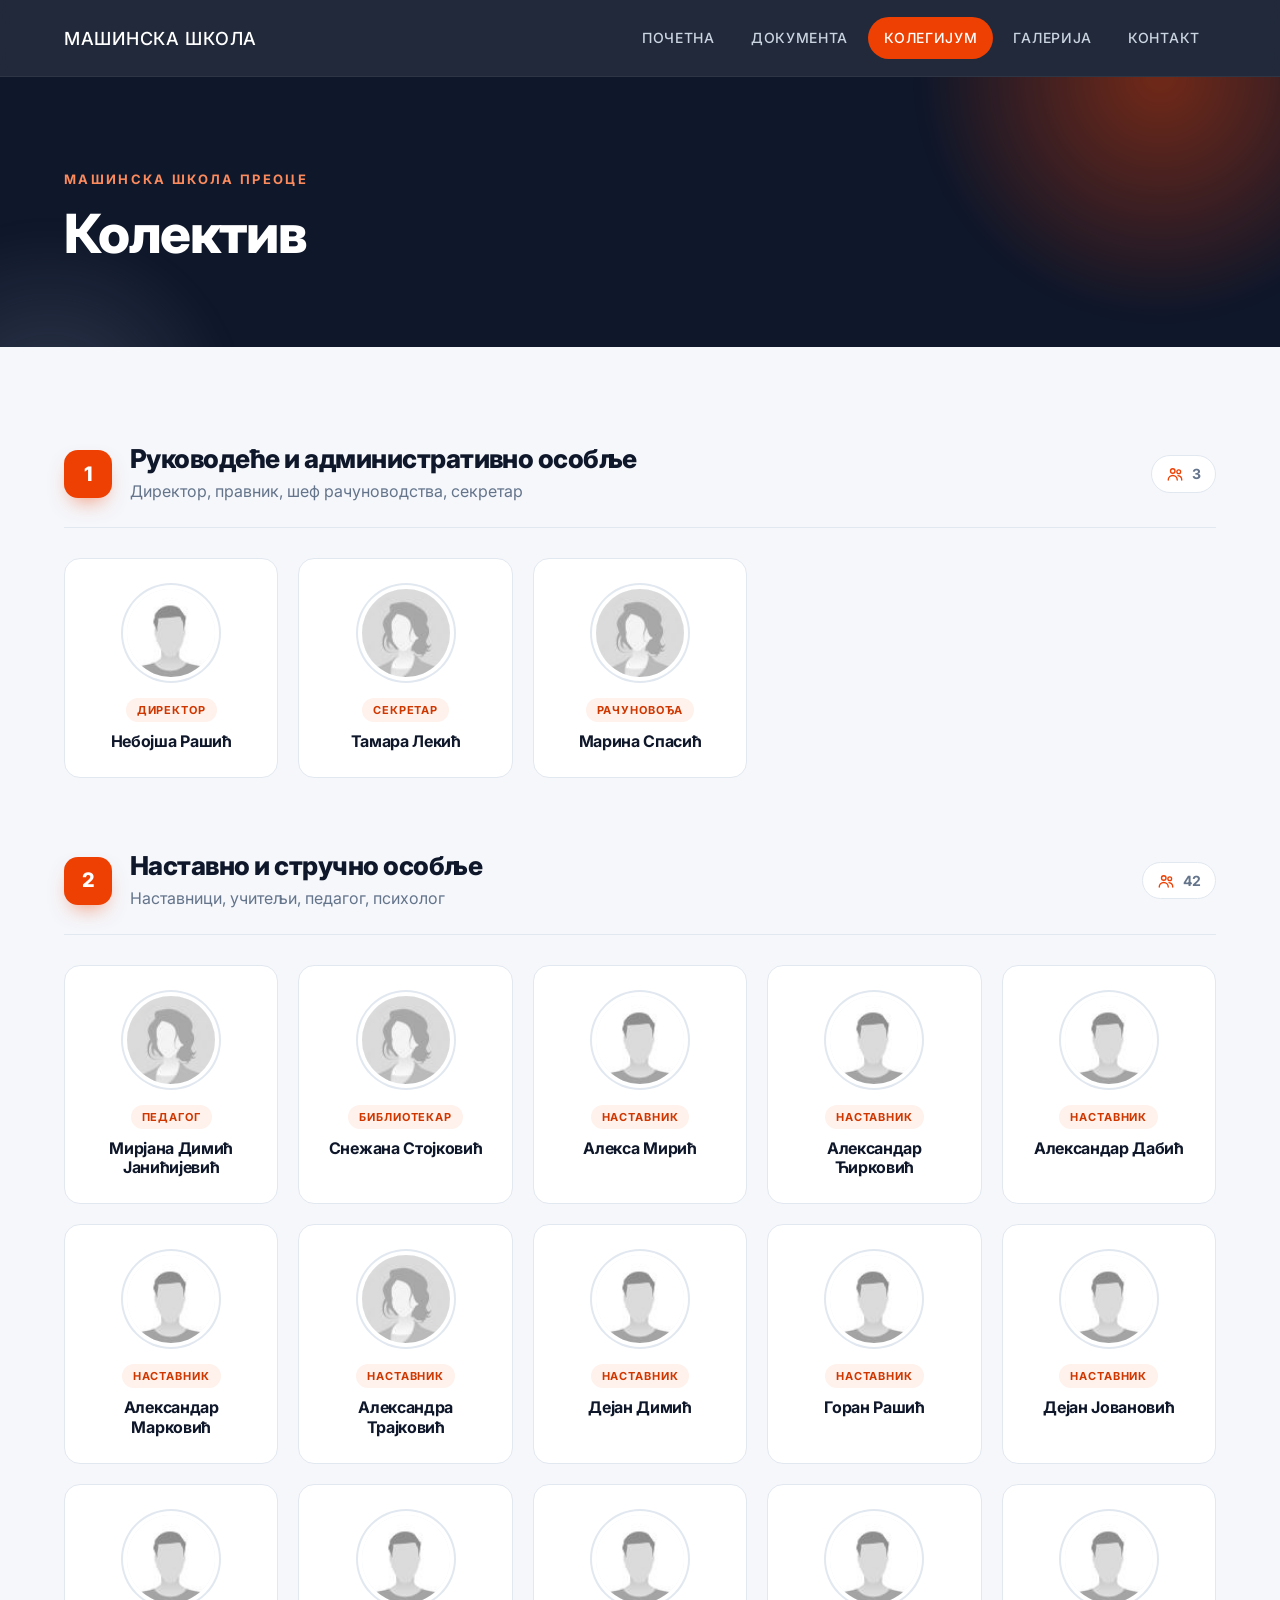
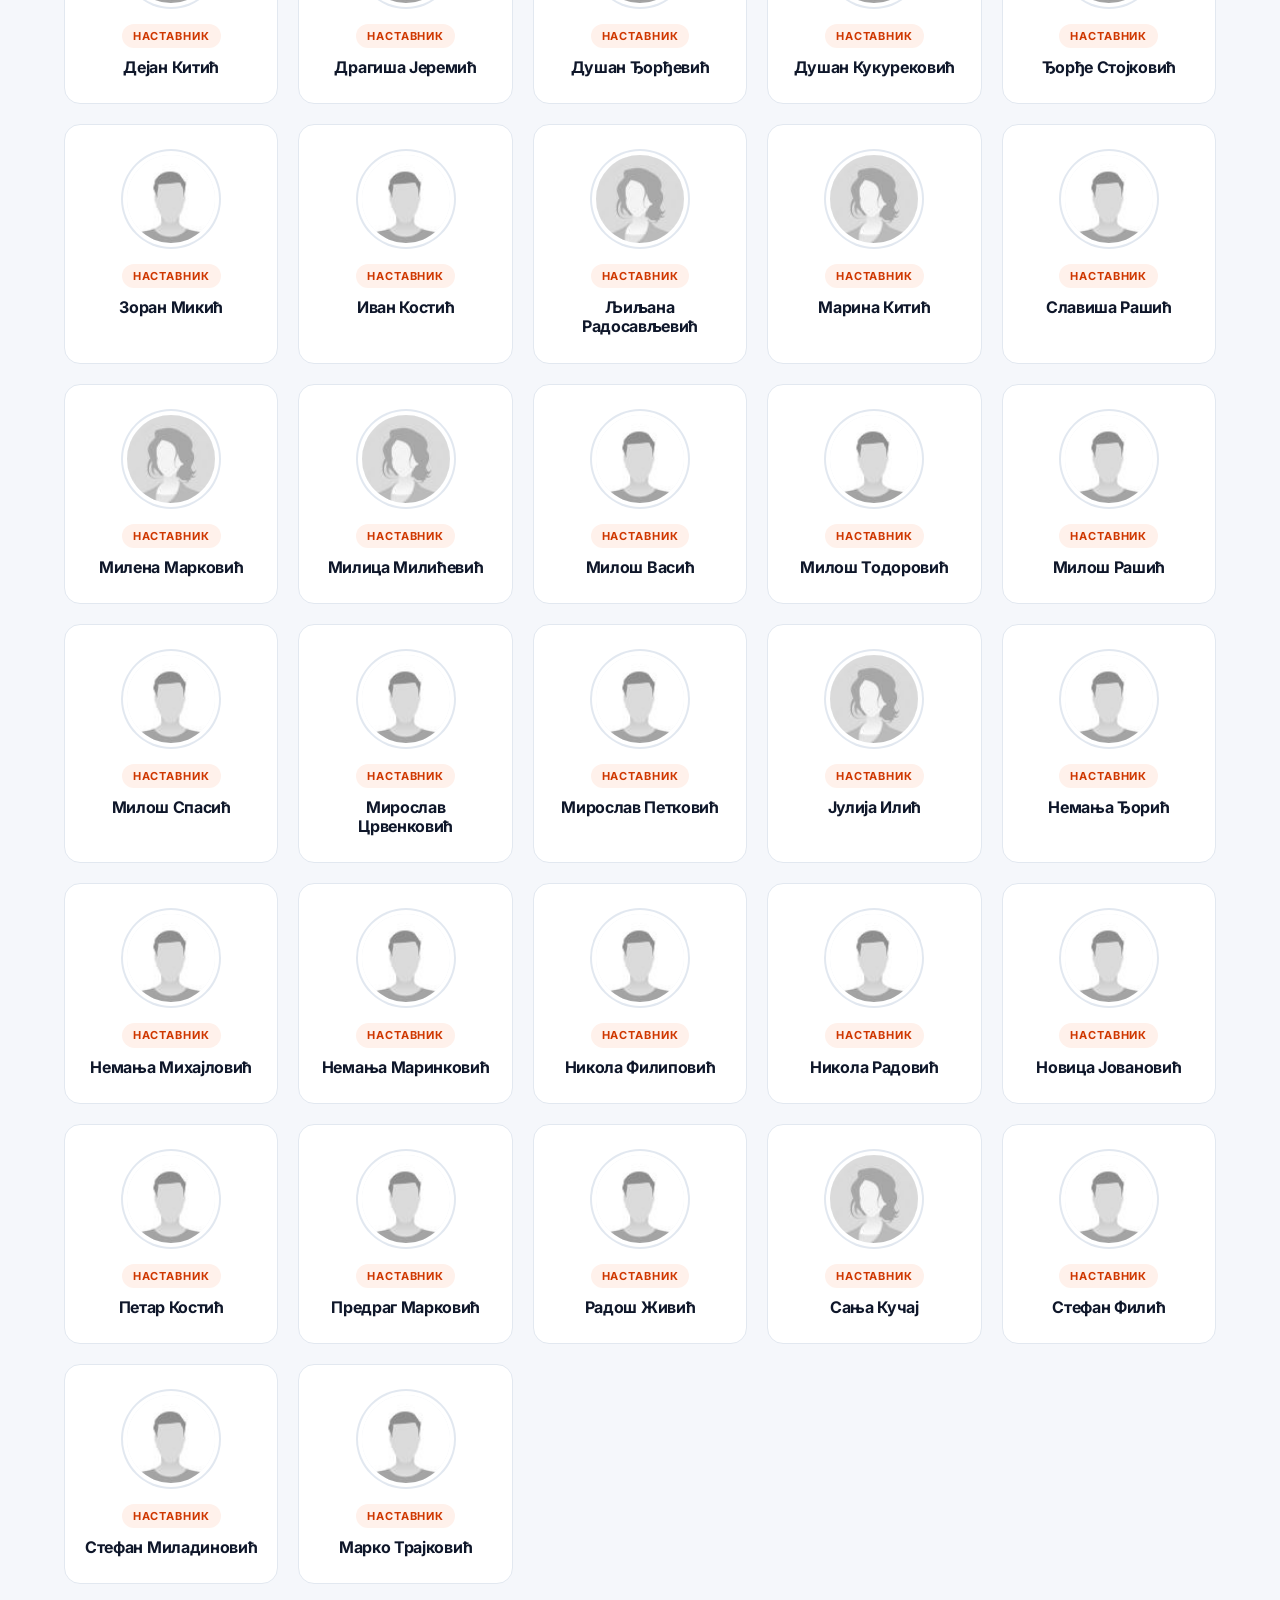
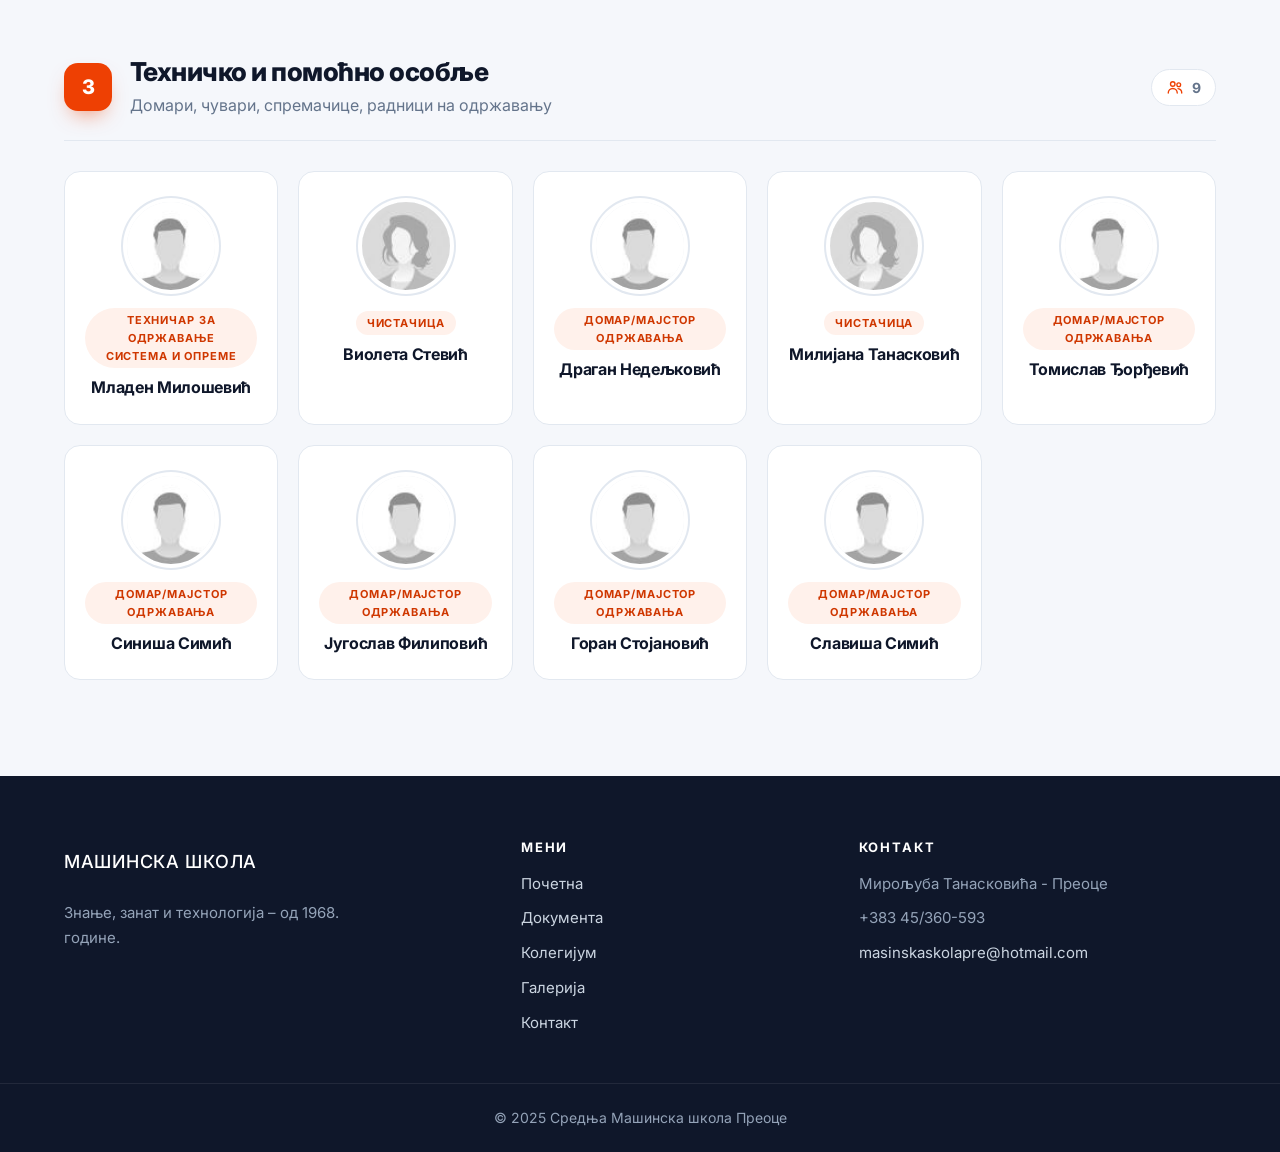
==== commit 04d1ffe4: "Ažuriran spisak kolegijuma Co-Authored-By: Claude Opus 5.5 <noreply@anthropic.com>" ====
--- a/kolegijum.html
+++ b/kolegijum.html
@@ -51,8 +51,8 @@
         </div>
         <div class="team-grid">
           <div class="person"><img src="images/male.jpg" alt=""><span class="role">Директор</span><h3>Небојша Рашић</h3></div>
-          <div class="person"><img src="images/female.jpg" alt=""><span class="role">Правник</span><h3>Тамара Лекић</h3></div>
-          <div class="person"><img src="images/female.jpg" alt=""><span class="role">Рачуноводство</span><h3>Марина Спасић</h3></div>
+          <div class="person"><img src="images/female.jpg" alt=""><span class="role">Секретар</span><h3>Тамара Лекић</h3></div>
+          <div class="person"><img src="images/female.jpg" alt=""><span class="role">Рачуновођа</span><h3>Марина Спасић</h3></div>
         </div>
       </div>
 
@@ -68,51 +68,47 @@
         </div>
         <div class="team-grid">
           <div class="person"><img src="images/female.jpg" alt=""><span class="role">Педагог</span><h3>Мирјана Димић Јанићијевић</h3></div>
+          <div class="person"><img src="images/female.jpg" alt=""><span class="role">Библиотекар</span><h3>Снежана Стојковић</h3></div>
+          <div class="person"><img src="images/male.jpg" alt=""><span class="role">Наставник</span><h3>Алекса Мирић</h3></div>
+          <div class="person"><img src="images/male.jpg" alt=""><span class="role">Наставник</span><h3>Александар Ћирковић</h3></div>
+          <div class="person"><img src="images/male.jpg" alt=""><span class="role">Наставник</span><h3>Александар Дабић</h3></div>
+          <div class="person"><img src="images/male.jpg" alt=""><span class="role">Наставник</span><h3>Александар Марковић</h3></div>
+          <div class="person"><img src="images/female.jpg" alt=""><span class="role">Наставник</span><h3>Александра Трајковић</h3></div>
+          <div class="person"><img src="images/male.jpg" alt=""><span class="role">Наставник</span><h3>Дејан Димић</h3></div>
+          <div class="person"><img src="images/male.jpg" alt=""><span class="role">Наставник</span><h3>Горан Рашић</h3></div>
+          <div class="person"><img src="images/male.jpg" alt=""><span class="role">Наставник</span><h3>Дејан Јовановић</h3></div>
           <div class="person"><img src="images/male.jpg" alt=""><span class="role">Наставник</span><h3>Дејан Китић</h3></div>
-          <div class="person"><img src="images/female.jpg" alt=""><span class="role">Наставник</span><h3>Ангелина Јовановић</h3></div>
-          <div class="person"><img src="images/male.jpg" alt=""><span class="role">Наставник</span><h3>Богдан Савић</h3></div>
-          <div class="person"><img src="images/male.jpg" alt=""><span class="role">Наставник</span><h3>Дејан Димић</h3></div>
-          <div class="person"><img src="images/male.jpg" alt=""><span class="role">Наставник</span><h3>Дејан Јовановић</h3></div>
+          <div class="person"><img src="images/male.jpg" alt=""><span class="role">Наставник</span><h3>Драгиша Јеремић</h3></div>
           <div class="person"><img src="images/male.jpg" alt=""><span class="role">Наставник</span><h3>Душан Ђорђевић</h3></div>
           <div class="person"><img src="images/male.jpg" alt=""><span class="role">Наставник</span><h3>Душан Кукурековић</h3></div>
-          <div class="person"><img src="images/male.jpg" alt=""><span class="role">Наставник</span><h3>Горан Рашић</h3></div>
-          <div class="person"><img src="images/male.jpg" alt=""><span class="role">Наставник</span><h3>Александар Ћирковић</h3></div>
-          <div class="person"><img src="images/male.jpg" alt=""><span class="role">Наставник</span><h3>Александар Дабић</h3></div>
-          <div class="person"><img src="images/female.jpg" alt=""><span class="role">Наставник</span><h3>Јулија Илић</h3></div>
+          <div class="person"><img src="images/male.jpg" alt=""><span class="role">Наставник</span><h3>Ђорђе Стојковић</h3></div>
+          <div class="person"><img src="images/male.jpg" alt=""><span class="role">Наставник</span><h3>Зоран Микић</h3></div>
+          <div class="person"><img src="images/male.jpg" alt=""><span class="role">Наставник</span><h3>Иван Костић</h3></div>
           <div class="person"><img src="images/female.jpg" alt=""><span class="role">Наставник</span><h3>Љиљана Радосављевић</h3></div>
-          <div class="person"><img src="images/female.jpg" alt=""><span class="role">Наставник</span><h3>Марина Јаковљевић</h3></div>
-          <div class="person"><img src="images/male.jpg" alt=""><span class="role">Наставник</span><h3>Александар Марковић</h3></div>
-          <div class="person"><img src="images/male.jpg" alt=""><span class="role">Наставник</span><h3>Мирослав Црвенковић</h3></div>
+          <div class="person"><img src="images/female.jpg" alt=""><span class="role">Наставник</span><h3>Марина Китић</h3></div>
+          <div class="person"><img src="images/male.jpg" alt=""><span class="role">Наставник</span><h3>Славиша Рашић</h3></div>
           <div class="person"><img src="images/female.jpg" alt=""><span class="role">Наставник</span><h3>Милена Марковић</h3></div>
-          <div class="person"><img src="images/female.jpg" alt=""><span class="role">Наставник</span><h3>Милена Ћаловић</h3></div>
-          <div class="person"><img src="images/female.jpg" alt=""><span class="role">Наставник</span><h3>Милица Ивић</h3></div>
           <div class="person"><img src="images/female.jpg" alt=""><span class="role">Наставник</span><h3>Милица Милићевић</h3></div>
+          <div class="person"><img src="images/male.jpg" alt=""><span class="role">Наставник</span><h3>Милош Васић</h3></div>
           <div class="person"><img src="images/male.jpg" alt=""><span class="role">Наставник</span><h3>Милош Тодоровић</h3></div>
-          <div class="person"><img src="images/male.jpg" alt=""><span class="role">Наставник</span><h3>Милош Васић</h3></div>
           <div class="person"><img src="images/male.jpg" alt=""><span class="role">Наставник</span><h3>Милош Рашић</h3></div>
           <div class="person"><img src="images/male.jpg" alt=""><span class="role">Наставник</span><h3>Милош Спасић</h3></div>
-          <div class="person"><img src="images/male.jpg" alt=""><span class="role">Наставник</span><h3>Алекса Мирић</h3></div>
-          <div class="person"><img src="images/male.jpg" alt=""><span class="role">Наставник</span><h3>Мирко Петковић</h3></div>
-          <div class="person"><img src="images/male.jpg" alt=""><span class="role">Наставник</span><h3>Петар Костић</h3></div>
+          <div class="person"><img src="images/male.jpg" alt=""><span class="role">Наставник</span><h3>Мирослав Црвенковић</h3></div>
+          <div class="person"><img src="images/male.jpg" alt=""><span class="role">Наставник</span><h3>Мирослав Петковић</h3></div>
+          <div class="person"><img src="images/female.jpg" alt=""><span class="role">Наставник</span><h3>Јулија Илић</h3></div>
+          <div class="person"><img src="images/male.jpg" alt=""><span class="role">Наставник</span><h3>Немања Ђорић</h3></div>
           <div class="person"><img src="images/male.jpg" alt=""><span class="role">Наставник</span><h3>Немања Михајловић</h3></div>
           <div class="person"><img src="images/male.jpg" alt=""><span class="role">Наставник</span><h3>Немања Маринковић</h3></div>
-          <div class="person"><img src="images/male.jpg" alt=""><span class="role">Наставник</span><h3>Немања Ђорић</h3></div>
           <div class="person"><img src="images/male.jpg" alt=""><span class="role">Наставник</span><h3>Никола Филиповић</h3></div>
+          <div class="person"><img src="images/male.jpg" alt=""><span class="role">Наставник</span><h3>Никола Радовић</h3></div>
           <div class="person"><img src="images/male.jpg" alt=""><span class="role">Наставник</span><h3>Новица Јовановић</h3></div>
-          <div class="person"><img src="images/male.jpg" alt=""><span class="role">Наставник</span><h3>Драгиша Јеремић</h3></div>
+          <div class="person"><img src="images/male.jpg" alt=""><span class="role">Наставник</span><h3>Петар Костић</h3></div>
           <div class="person"><img src="images/male.jpg" alt=""><span class="role">Наставник</span><h3>Предраг Марковић</h3></div>
-          <div class="person"><img src="images/female.jpg" alt=""><span class="role">Наставник</span><h3>Радица Стојановић</h3></div>
           <div class="person"><img src="images/male.jpg" alt=""><span class="role">Наставник</span><h3>Радош Живић</h3></div>
           <div class="person"><img src="images/female.jpg" alt=""><span class="role">Наставник</span><h3>Сања Кучај</h3></div>
-          <div class="person"><img src="images/female.jpg" alt=""><span class="role">Наставник</span><h3>Александра Трајковић</h3></div>
-          <div class="person"><img src="images/male.jpg" alt=""><span class="role">Наставник</span><h3>Ђорђе Стојковић</h3></div>
-          <div class="person"><img src="images/male.jpg" alt=""><span class="role">Наставник</span><h3>Славиша Рашић</h3></div>
-          <div class="person"><img src="images/female.jpg" alt=""><span class="role">Наставник</span><h3>Снежана Стојковић</h3></div>
           <div class="person"><img src="images/male.jpg" alt=""><span class="role">Наставник</span><h3>Стефан Филић</h3></div>
-          <div class="person"><img src="images/male.jpg" alt=""><span class="role">Наставник</span><h3>Никола Радовић</h3></div>
-          <div class="person"><img src="images/male.jpg" alt=""><span class="role">Наставник</span><h3>Иван Костић</h3></div>
-          <div class="person"><img src="images/male.jpg" alt=""><span class="role">Наставник</span><h3>Зоран Микић</h3></div>
           <div class="person"><img src="images/male.jpg" alt=""><span class="role">Наставник</span><h3>Стефан Миладиновић</h3></div>
+          <div class="person"><img src="images/male.jpg" alt=""><span class="role">Наставник</span><h3>Марко Трајковић</h3></div>
         </div>
       </div>
 
@@ -127,15 +123,15 @@
           <span class="count-pill"><svg viewBox="0 0 24 24"><circle cx="9" cy="8" r="3"/><path d="M3 20c0-3.3 2.7-6 6-6s6 2.7 6 6"/><circle cx="17" cy="9" r="2.5"/><path d="M16 14.2c2.9.4 5 2.8 5 5.8"/></svg><b class="count"></b></span>
         </div>
         <div class="team-grid">
-          <div class="person"><img src="images/male.jpg" alt=""><span class="role">Техничка служба</span><h3>Младен Милошевић</h3></div>
-          <div class="person"><img src="images/female.jpg" alt=""><span class="role">Техничка служба</span><h3>Виолета Стевић</h3></div>
-          <div class="person"><img src="images/male.jpg" alt=""><span class="role">Техничка служба</span><h3>Драган Недељковић</h3></div>
-          <div class="person"><img src="images/female.jpg" alt=""><span class="role">Техничка служба</span><h3>Милијана Танасковић</h3></div>
-          <div class="person"><img src="images/male.jpg" alt=""><span class="role">Техничка служба</span><h3>Томислав Ђорђевић</h3></div>
-          <div class="person"><img src="images/male.jpg" alt=""><span class="role">Чувар</span><h3>Синиша Симић</h3></div>
-          <div class="person"><img src="images/male.jpg" alt=""><span class="role">Чувар</span><h3>Југослав Филиповић</h3></div>
-          <div class="person"><img src="images/male.jpg" alt=""><span class="role">Чувар</span><h3>Горан Стојановић</h3></div>
-          <div class="person"><img src="images/male.jpg" alt=""><span class="role">Чувар</span><h3>Славиша Симић</h3></div>
+          <div class="person"><img src="images/male.jpg" alt=""><span class="role">Техничар за одржавање система и опреме</span><h3>Младен Милошевић</h3></div>
+          <div class="person"><img src="images/female.jpg" alt=""><span class="role">Чистачица</span><h3>Виолета Стевић</h3></div>
+          <div class="person"><img src="images/male.jpg" alt=""><span class="role">Домар/мајстор одржавања</span><h3>Драган Недељковић</h3></div>
+          <div class="person"><img src="images/female.jpg" alt=""><span class="role">Чистачица</span><h3>Милијана Танасковић</h3></div>
+          <div class="person"><img src="images/male.jpg" alt=""><span class="role">Домар/мајстор одржавања</span><h3>Томислав Ђорђевић</h3></div>
+          <div class="person"><img src="images/male.jpg" alt=""><span class="role">Домар/мајстор одржавања</span><h3>Синиша Симић</h3></div>
+          <div class="person"><img src="images/male.jpg" alt=""><span class="role">Домар/мајстор одржавања</span><h3>Југослав Филиповић</h3></div>
+          <div class="person"><img src="images/male.jpg" alt=""><span class="role">Домар/мајстор одржавања</span><h3>Горан Стојановић</h3></div>
+          <div class="person"><img src="images/male.jpg" alt=""><span class="role">Домар/мајстор одржавања</span><h3>Славиша Симић</h3></div>
         </div>
       </div>
 
